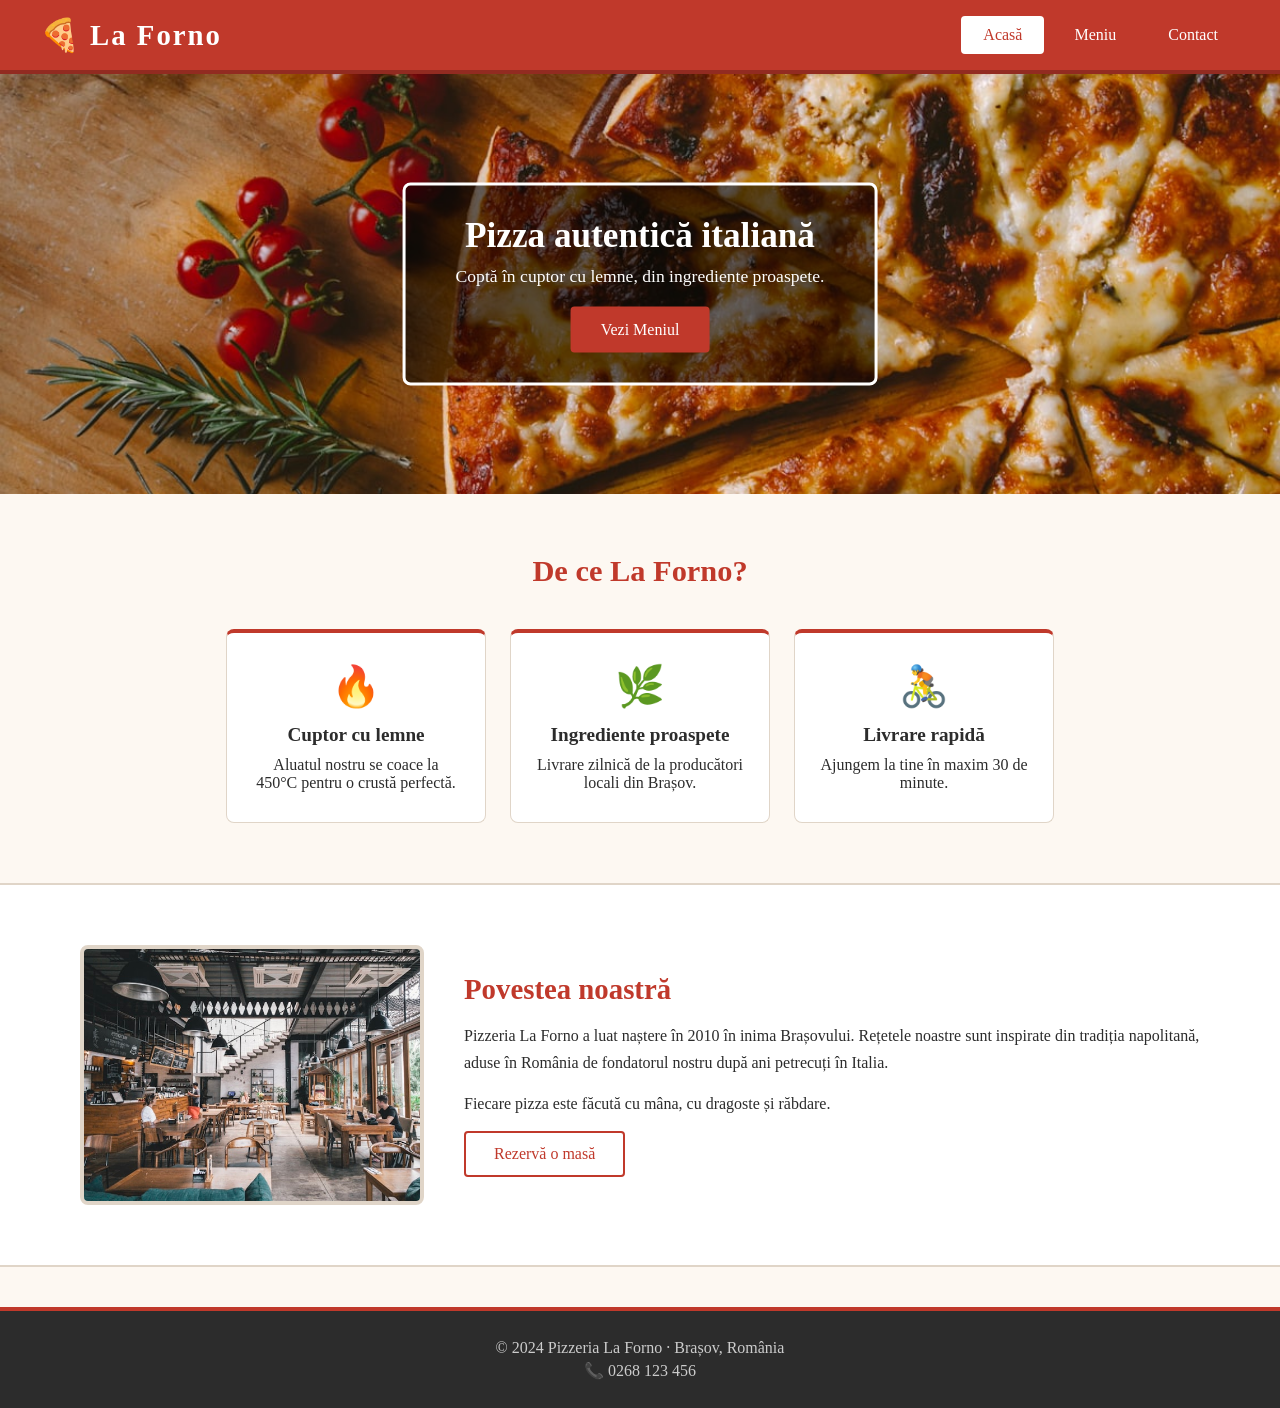
==== index.html @ 5573f7cc "poze si assets" ====
<!DOCTYPE html>
<html lang="ro">
<head>
    <meta charset="UTF-8">
    <meta name="viewport" content="width=device-width, initial-scale=1.0">
    <title>Pizzeria La Forno - Acasă</title>
    <link rel="stylesheet" href="style.css">
</head>
<body>

    <!-- HEADER / NAVIGATIE -->
    <header class="header">
        <div class="logo">
            <span class="logo-icon">🍕</span>
            <h1>La Forno</h1>
        </div>
        <nav class="nav">
            <a href="index.html" class="nav-link activ">Acasă</a>
            <a href="meniu.html" class="nav-link">Meniu</a>
            <a href="contact.html" class="nav-link">Contact</a>
        </nav>
    </header>

    <!-- SECTIUNEA HERO -->
    <section class="hero">
        <img src="assets/Acasa.jfif"
             alt="Pizza caldă din cuptor" class="hero-img">
        <div class="hero-text">
            <h2>Pizza autentică italiană</h2>
            <p>Coptă în cuptor cu lemne, din ingrediente proaspete.</p>
            <a href="meniu.html" class="btn">Vezi Meniul</a>
        </div>
    </section>

    <!-- SECTIUNEA DE AVANTAJE -->
    <section class="avantaje">
        <h2 class="sectiune-titlu">De ce La Forno?</h2>
        <div class="carduri">
            <div class="card">
                <span class="card-icon">🔥</span>
                <h3>Cuptor cu lemne</h3>
                <p>Aluatul nostru se coace la 450°C pentru o crustă perfectă.</p>
            </div>
            <div class="card">
                <span class="card-icon">🌿</span>
                <h3>Ingrediente proaspete</h3>
                <p>Livrare zilnică de la producători locali din Brașov.</p>
            </div>
            <div class="card">
                <span class="card-icon">🚴</span>
                <h3>Livrare rapidă</h3>
                <p>Ajungem la tine în maxim 30 de minute.</p>
            </div>
        </div>
    </section>

    <!-- SECTIUNEA IMAGINE + TEXT -->
    <section class="despre">
        <img src="assets/preview.jfif"
             alt="Interior restaurant" class="despre-img">
        <div class="despre-text">
            <h2>Povestea noastră</h2>
            <p>Pizzeria La Forno a luat naștere în 2010 în inima Brașovului. Rețetele noastre sunt inspirate din tradiția napolitană, aduse în România de fondatorul nostru după ani petrecuți în Italia.</p>
            <p>Fiecare pizza este făcută cu mâna, cu dragoste și răbdare.</p>
            <a href="contact.html" class="btn btn-secundar">Rezervă o masă</a>
        </div>
    </section>

    <!-- FOOTER -->
    <footer class="footer">
        <p>© 2024 Pizzeria La Forno · Brașov, România</p>
        <p>📞 0268 123 456</p>
    </footer>

</body>
</html>
---- style.css ----
/* =============================================
   PIZZERIA LA FORNO - style.css
   Concepte CSS practicate:
   - box-sizing
   - margin
   - padding
   - border
   ============================================= */

/* === RESET SI BOX-SIZING === */
/* box-sizing: border-box face ca padding si border sa fie
   incluse IN dimensiunea elementului, nu adaugate pe deasupra */
* {
    box-sizing: border-box;
    margin: 0;
    padding: 0;
}

body {
    font-family: Georgia, serif;
    background-color: #fdf8f2;
    color: #2c2c2c;
}

/* === HEADER === */
.header {
    background-color: #c0392b;
    padding: 16px 40px;          /* spatiu interior: sus/jos 16px, stanga/dreapta 40px */
    display: flex;
    align-items: center;
    justify-content: space-between;
    border-bottom: 4px solid #922b21;  /* linie de jos */
}

.logo {
    display: flex;
    align-items: center;
    gap: 10px;
}

.logo-icon {
    font-size: 2em;
}

.logo h1 {
    color: #fff;
    font-size: 1.8em;
    letter-spacing: 2px;
    margin: 0;
}

/* === NAVIGATIE === */
.nav {
    display: flex;
    gap: 8px;
}

.nav-link {
    color: #fff;
    text-decoration: none;
    padding: 8px 20px;             /* spatiu interior buton */
    border: 2px solid transparent; /* border invizibil la inceput */
    border-radius: 4px;
}

.nav-link:hover {
    border: 2px solid #fff;        /* border apare la hover */
    background-color: #922b21;
}

.nav-link.activ {
    background-color: #fff;
    color: #c0392b;
    border: 2px solid #fff;
}

/* === HERO === */
.hero {
    position: relative;
    height: 420px;
    overflow: hidden;
}

.hero-img {
    width: 100%;
    height: 100%;
    object-fit: cover;
    display: block;
}

.hero-text {
    position: absolute;
    top: 50%;
    left: 50%;
    transform: translate(-50%, -50%);
    text-align: center;
    background-color: rgba(0, 0, 0, 0.55);
    color: #fff;
    padding: 30px 50px;            /* padding mare pentru efect de "cutie" */
    border: 3px solid #fff;        /* border alb decorativ */
    border-radius: 8px;
}

.hero-text h2 {
    font-size: 2.2em;
    margin-bottom: 10px;
}

.hero-text p {
    font-size: 1.1em;
    margin-bottom: 20px;
}

/* === BUTOANE === */
.btn {
    display: inline-block;
    background-color: #c0392b;
    color: #fff;
    text-decoration: none;
    padding: 12px 28px;            /* padding defineste marimea butonului */
    border: 2px solid #c0392b;
    border-radius: 4px;
    cursor: pointer;
    font-size: 1em;
}

.btn:hover {
    background-color: #922b21;
    border-color: #922b21;
}

.btn-secundar {
    background-color: transparent;
    color: #c0392b;
    border: 2px solid #c0392b;
}

.btn-secundar:hover {
    background-color: #c0392b;
    color: #fff;
}

/* === SECTIUNEA AVANTAJE (carduri) === */
.avantaje {
    padding: 60px 40px;            /* spatiu interior sectiune */
    text-align: center;
}

.sectiune-titlu {
    font-size: 1.9em;
    margin-bottom: 40px;
    color: #c0392b;
}

.carduri {
    display: flex;
    gap: 24px;
    justify-content: center;
    flex-wrap: wrap;
}

.card {
    background-color: #fff;
    padding: 30px 24px;            /* spatiu interior card */
    border: 1px solid #e0d5c8;     /* border subtil */
    border-radius: 8px;
    width: 260px;
    border-top: 4px solid #c0392b; /* accent de culoare sus */
}

.card-icon {
    font-size: 2.5em;
    display: block;
    margin-bottom: 14px;
}

.card h3 {
    font-size: 1.2em;
    margin-bottom: 10px;
}

/* === SECTIUNEA DESPRE === */
.despre {
    display: flex;
    align-items: center;
    gap: 40px;
    padding: 60px 80px;
    background-color: #fff;
    border-top: 2px solid #e0d5c8;
    border-bottom: 2px solid #e0d5c8;
}

.despre-img {
    width: 360px;
    height: 260px;
    object-fit: cover;
    border-radius: 8px;
    border: 4px solid #e0d5c8;     /* rama imagine */
}

.despre-text h2 {
    font-size: 1.8em;
    margin-bottom: 16px;
    color: #c0392b;
}

.despre-text p {
    margin-bottom: 14px;
    line-height: 1.7;
}

/* === TITLU PAGINA (meniu & contact) === */
.pagina-titlu {
    background-color: #fff;
    text-align: center;
    padding: 40px 20px;
    border-bottom: 2px solid #e0d5c8;
}

.pagina-titlu h2 {
    font-size: 2em;
    color: #c0392b;
    margin-bottom: 8px;
}

/* === MENIU === */
.meniu-sectiune {
    padding: 40px 60px;
}

.categorie-titlu {
    font-size: 1.5em;
    margin-bottom: 24px;
    padding-bottom: 10px;
    border-bottom: 2px solid #c0392b;
    color: #2c2c2c;
}

.meniu-lista {
    display: flex;
    flex-wrap: wrap;
    gap: 20px;
}

.produs {
    display: flex;
    gap: 16px;
    background-color: #fff;
    padding: 16px;                  /* padding interior card produs */
    border: 1px solid #e0d5c8;
    border-radius: 8px;
    width: 380px;
}

.produs-special {
    border-left: 4px solid #f39c12; /* accent auriu la specialitati */
}

.produs-img {
    width: 100px;
    height: 100px;
    object-fit: cover;
    border-radius: 6px;
    border: 2px solid #e0d5c8;
    flex-shrink: 0;
}

.produs-info h4 {
    font-size: 1.1em;
    margin-bottom: 6px;
}

.produs-info p {
    font-size: 0.9em;
    color: #666;
    margin-bottom: 8px;
}

.pret {
    font-weight: bold;
    color: #c0392b;
    font-size: 1.1em;
}

.eticheta {
    display: inline-block;
    background-color: #f39c12;
    color: #fff;
    padding: 2px 10px;
    border-radius: 12px;
    font-size: 0.75em;
    margin-left: 8px;
}

.eticheta.picant {
    background-color: #c0392b;
}

/* === CONTACT === */
.contact-sectiune {
    display: flex;
    gap: 40px;
    padding: 50px 80px;
    flex-wrap: wrap;
}

.info-box {
    flex: 1;
    min-width: 280px;
    background-color: #fff;
    padding: 30px;                  /* padding interior */
    border: 1px solid #e0d5c8;
    border-radius: 8px;
    border-top: 4px solid #c0392b;
}

.info-box h3 {
    font-size: 1.3em;
    margin-bottom: 24px;
    color: #c0392b;
}

.info-rand {
    display: flex;
    gap: 14px;
    margin-bottom: 20px;
    align-items: flex-start;
}

.info-icon {
    font-size: 1.5em;
}

.info-rand p {
    margin: 4px 0;
    color: #444;
}

/* === FORMULAR === */
.formular-box {
    flex: 1;
    min-width: 300px;
    background-color: #fff;
    padding: 30px;
    border: 1px solid #e0d5c8;
    border-radius: 8px;
}

.formular-box h3 {
    font-size: 1.3em;
    margin-bottom: 24px;
    color: #c0392b;
}

.camp {
    margin-bottom: 18px;           /* spatiu intre campuri */
}

.camp label {
    display: block;
    margin-bottom: 6px;
    font-weight: bold;
    font-size: 0.95em;
}

.camp input,
.camp textarea {
    width: 100%;
    padding: 10px 14px;            /* padding in input */
    border: 1px solid #ccc;        /* border input */
    border-radius: 4px;
    font-size: 1em;
    font-family: Georgia, serif;
}

.camp input:focus,
.camp textarea:focus {
    border: 2px solid #c0392b;    /* border rosu cand e activ */
    outline: none;
}

/* === HARTA PLACEHOLDER === */
.harta-sectiune {
    padding: 40px 80px;
    text-align: center;
}

.harta-sectiune h3 {
    font-size: 1.3em;
    margin-bottom: 20px;
    color: #c0392b;
}

.harta-placeholder {
    background-color: #e8e0d5;
    border: 2px dashed #c0b090;    /* border punctat */
    border-radius: 8px;
    padding: 60px 20px;
    color: #555;
    font-size: 1.2em;
}

/* === FOOTER === */
.footer {
    background-color: #2c2c2c;
    color: #ccc;
    text-align: center;
    padding: 24px 40px;            /* padding footer */
    margin-top: 40px;
    border-top: 4px solid #c0392b;
}

.footer p {
    margin: 4px 0;
}
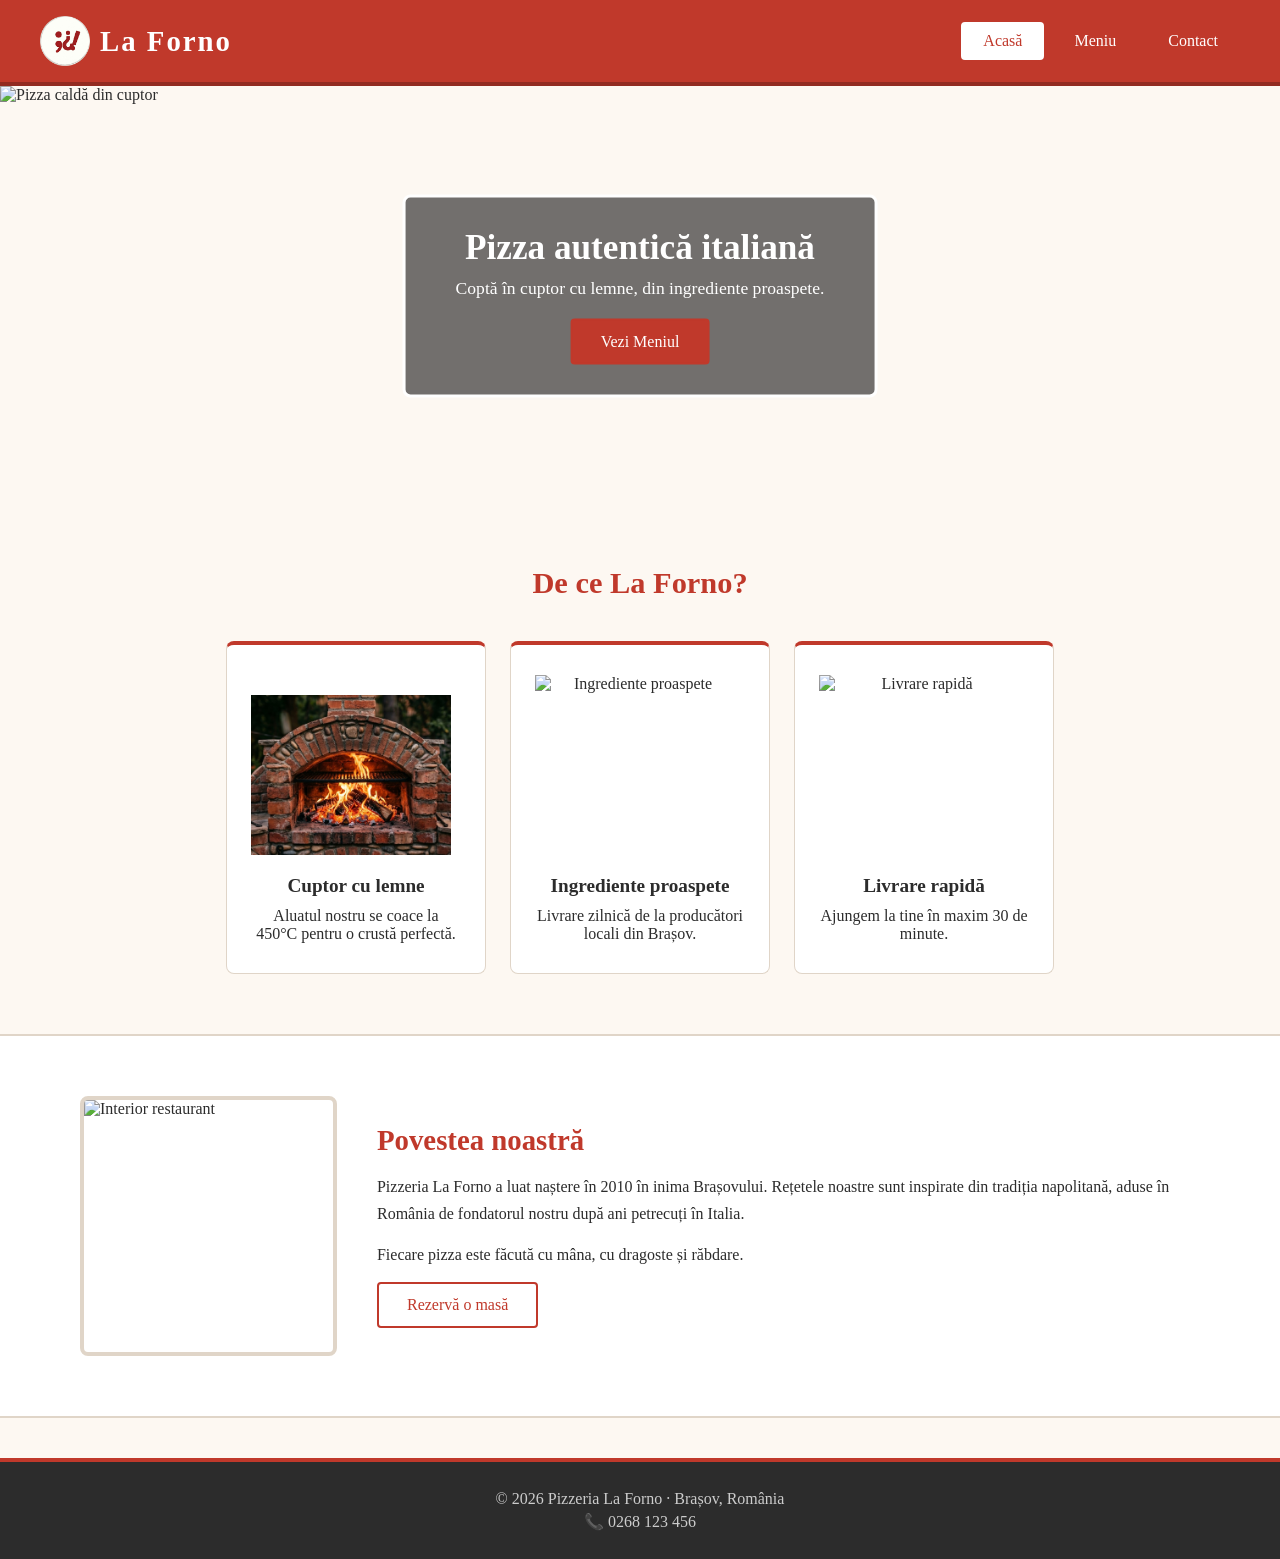
==== commit fc8633b9: "Codu meu" ====
--- a/index.html
+++ b/index.html
@@ -11,7 +11,7 @@
     <!-- HEADER / NAVIGATIE -->
     <header class="header">
         <div class="logo">
-            <span class="logo-icon">🍕</span>
+            <span class="logo-icon"><img src="assets/logo.png" alt="Logo La Forno"></span>
             <h1>La Forno</h1>
         </div>
         <nav class="nav">
@@ -23,7 +23,7 @@
 
     <!-- SECTIUNEA HERO -->
     <section class="hero">
-        <img src="assets/Acasa.jfif"
+        <img src="https://images.unsplash.com/photo-1513104890138-7c749659a591?w=1200&q=80"
              alt="Pizza caldă din cuptor" class="hero-img">
         <div class="hero-text">
             <h2>Pizza autentică italiană</h2>
@@ -37,17 +37,17 @@
         <h2 class="sectiune-titlu">De ce La Forno?</h2>
         <div class="carduri">
             <div class="card">
-                <span class="card-icon">🔥</span>
+                <span class="card-icon"><img src="assets/cuptor.jpeg" alt="Cuptor cu lemne"></span>
                 <h3>Cuptor cu lemne</h3>
                 <p>Aluatul nostru se coace la 450°C pentru o crustă perfectă.</p>
             </div>
             <div class="card">
-                <span class="card-icon">🌿</span>
+                <span class="card-icon"><img src="assets/ingrediente.png" alt="Ingrediente proaspete"></span>
                 <h3>Ingrediente proaspete</h3>
                 <p>Livrare zilnică de la producători locali din Brașov.</p>
             </div>
             <div class="card">
-                <span class="card-icon">🚴</span>
+                <span class="card-icon"><img src="assets/livrare.jpeg" alt="Livrare rapidă"></span>
                 <h3>Livrare rapidă</h3>
                 <p>Ajungem la tine în maxim 30 de minute.</p>
             </div>
@@ -56,7 +56,7 @@
 
     <!-- SECTIUNEA IMAGINE + TEXT -->
     <section class="despre">
-        <img src="assets/preview.jfif"
+        <img src="https://images.unsplash.com/photo-1555396273-367ea4eb4db5?w=600&q=80"
              alt="Interior restaurant" class="despre-img">
         <div class="despre-text">
             <h2>Povestea noastră</h2>
@@ -68,7 +68,7 @@
 
     <!-- FOOTER -->
     <footer class="footer">
-        <p>© 2024 Pizzeria La Forno · Brașov, România</p>
+        <p>© 2026 Pizzeria La Forno · Brașov, România</p>
         <p>📞 0268 123 456</p>
     </footer>
 
--- a/style.css
+++ b/style.css
@@ -17,7 +17,6 @@
 }
 
 body {
-    font-family: Georgia, serif;
     background-color: #fdf8f2;
     color: #2c2c2c;
 }
@@ -39,7 +38,17 @@
 }
 
 .logo-icon {
-    font-size: 2em;
+    width: 50px;
+    height: 50px;
+    display: flex;
+    align-items: center;
+    justify-content: center;
+}
+
+.logo-icon img {
+    width: 100%;
+    height: 100%;
+    object-fit: contain;
 }
 
 .logo h1 {
@@ -61,11 +70,6 @@
     padding: 8px 20px;             /* spatiu interior buton */
     border: 2px solid transparent; /* border invizibil la inceput */
     border-radius: 4px;
-}
-
-.nav-link:hover {
-    border: 2px solid #fff;        /* border apare la hover */
-    background-color: #922b21;
 }
 
 .nav-link.activ {
@@ -124,20 +128,10 @@
     font-size: 1em;
 }
 
-.btn:hover {
-    background-color: #922b21;
-    border-color: #922b21;
-}
-
 .btn-secundar {
     background-color: transparent;
     color: #c0392b;
     border: 2px solid #c0392b;
-}
-
-.btn-secundar:hover {
-    background-color: #c0392b;
-    color: #fff;
 }
 
 /* === SECTIUNEA AVANTAJE (carduri) === */
@@ -169,9 +163,17 @@
 }
 
 .card-icon {
-    font-size: 2.5em;
-    display: block;
-    margin-bottom: 14px;
+    width: 200px;
+    height: 200px;
+    display: flex;
+    align-items: center;
+    justify-content: center;
+}
+
+.card-icon img {
+    width: 100%;
+    height: 100%;
+    object-fit: contain;
 }
 
 .card h3 {
@@ -282,20 +284,6 @@
     font-size: 1.1em;
 }
 
-.eticheta {
-    display: inline-block;
-    background-color: #f39c12;
-    color: #fff;
-    padding: 2px 10px;
-    border-radius: 12px;
-    font-size: 0.75em;
-    margin-left: 8px;
-}
-
-.eticheta.picant {
-    background-color: #c0392b;
-}
-
 /* === CONTACT === */
 .contact-sectiune {
     display: flex;
@@ -336,49 +324,6 @@
     color: #444;
 }
 
-/* === FORMULAR === */
-.formular-box {
-    flex: 1;
-    min-width: 300px;
-    background-color: #fff;
-    padding: 30px;
-    border: 1px solid #e0d5c8;
-    border-radius: 8px;
-}
-
-.formular-box h3 {
-    font-size: 1.3em;
-    margin-bottom: 24px;
-    color: #c0392b;
-}
-
-.camp {
-    margin-bottom: 18px;           /* spatiu intre campuri */
-}
-
-.camp label {
-    display: block;
-    margin-bottom: 6px;
-    font-weight: bold;
-    font-size: 0.95em;
-}
-
-.camp input,
-.camp textarea {
-    width: 100%;
-    padding: 10px 14px;            /* padding in input */
-    border: 1px solid #ccc;        /* border input */
-    border-radius: 4px;
-    font-size: 1em;
-    font-family: Georgia, serif;
-}
-
-.camp input:focus,
-.camp textarea:focus {
-    border: 2px solid #c0392b;    /* border rosu cand e activ */
-    outline: none;
-}
-
 /* === HARTA PLACEHOLDER === */
 .harta-sectiune {
     padding: 40px 80px;
@@ -392,12 +337,8 @@
 }
 
 .harta-placeholder {
-    background-color: #e8e0d5;
-    border: 2px dashed #c0b090;    /* border punctat */
-    border-radius: 8px;
-    padding: 60px 20px;
-    color: #555;
     font-size: 1.2em;
+    font-weight: bold;
 }
 
 /* === FOOTER === */
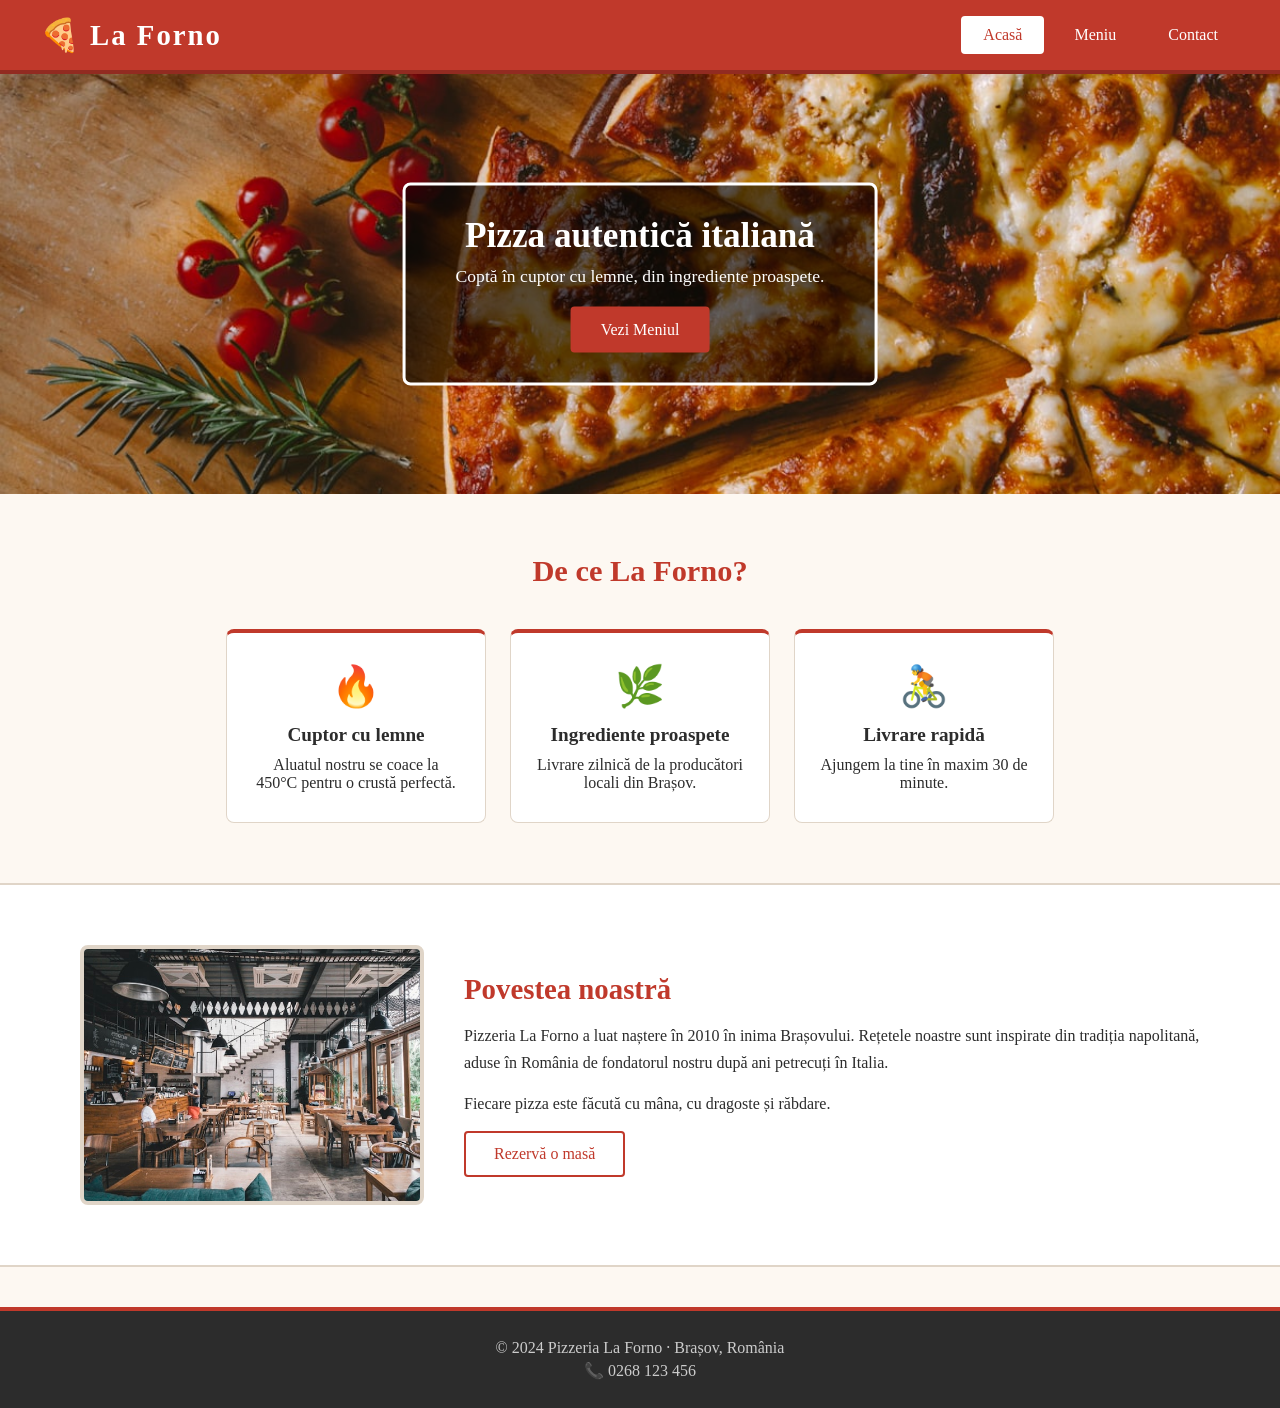
==== commit 4e846668: "Merge pull request #1 from Davide13222/Rares poze si assets" ====
--- a/index.html
+++ b/index.html
@@ -11,7 +11,7 @@
     <!-- HEADER / NAVIGATIE -->
     <header class="header">
         <div class="logo">
-            <span class="logo-icon"><img src="assets/logo.png" alt="Logo La Forno"></span>
+            <span class="logo-icon">🍕</span>
             <h1>La Forno</h1>
         </div>
         <nav class="nav">
@@ -23,7 +23,7 @@
 
     <!-- SECTIUNEA HERO -->
     <section class="hero">
-        <img src="https://images.unsplash.com/photo-1513104890138-7c749659a591?w=1200&q=80"
+        <img src="assets/Acasa.jfif"
              alt="Pizza caldă din cuptor" class="hero-img">
         <div class="hero-text">
             <h2>Pizza autentică italiană</h2>
@@ -37,17 +37,17 @@
         <h2 class="sectiune-titlu">De ce La Forno?</h2>
         <div class="carduri">
             <div class="card">
-                <span class="card-icon"><img src="assets/cuptor.jpeg" alt="Cuptor cu lemne"></span>
+                <span class="card-icon">🔥</span>
                 <h3>Cuptor cu lemne</h3>
                 <p>Aluatul nostru se coace la 450°C pentru o crustă perfectă.</p>
             </div>
             <div class="card">
-                <span class="card-icon"><img src="assets/ingrediente.png" alt="Ingrediente proaspete"></span>
+                <span class="card-icon">🌿</span>
                 <h3>Ingrediente proaspete</h3>
                 <p>Livrare zilnică de la producători locali din Brașov.</p>
             </div>
             <div class="card">
-                <span class="card-icon"><img src="assets/livrare.jpeg" alt="Livrare rapidă"></span>
+                <span class="card-icon">🚴</span>
                 <h3>Livrare rapidă</h3>
                 <p>Ajungem la tine în maxim 30 de minute.</p>
             </div>
@@ -56,7 +56,7 @@
 
     <!-- SECTIUNEA IMAGINE + TEXT -->
     <section class="despre">
-        <img src="https://images.unsplash.com/photo-1555396273-367ea4eb4db5?w=600&q=80"
+        <img src="assets/preview.jfif"
              alt="Interior restaurant" class="despre-img">
         <div class="despre-text">
             <h2>Povestea noastră</h2>
@@ -68,7 +68,7 @@
 
     <!-- FOOTER -->
     <footer class="footer">
-        <p>© 2026 Pizzeria La Forno · Brașov, România</p>
+        <p>© 2024 Pizzeria La Forno · Brașov, România</p>
         <p>📞 0268 123 456</p>
     </footer>
 
--- a/style.css
+++ b/style.css
@@ -17,6 +17,7 @@
 }
 
 body {
+    font-family: Georgia, serif;
     background-color: #fdf8f2;
     color: #2c2c2c;
 }
@@ -38,17 +39,7 @@
 }
 
 .logo-icon {
-    width: 50px;
-    height: 50px;
-    display: flex;
-    align-items: center;
-    justify-content: center;
-}
-
-.logo-icon img {
-    width: 100%;
-    height: 100%;
-    object-fit: contain;
+    font-size: 2em;
 }
 
 .logo h1 {
@@ -70,6 +61,11 @@
     padding: 8px 20px;             /* spatiu interior buton */
     border: 2px solid transparent; /* border invizibil la inceput */
     border-radius: 4px;
+}
+
+.nav-link:hover {
+    border: 2px solid #fff;        /* border apare la hover */
+    background-color: #922b21;
 }
 
 .nav-link.activ {
@@ -128,10 +124,20 @@
     font-size: 1em;
 }
 
+.btn:hover {
+    background-color: #922b21;
+    border-color: #922b21;
+}
+
 .btn-secundar {
     background-color: transparent;
     color: #c0392b;
     border: 2px solid #c0392b;
+}
+
+.btn-secundar:hover {
+    background-color: #c0392b;
+    color: #fff;
 }
 
 /* === SECTIUNEA AVANTAJE (carduri) === */
@@ -163,17 +169,9 @@
 }
 
 .card-icon {
-    width: 200px;
-    height: 200px;
-    display: flex;
-    align-items: center;
-    justify-content: center;
-}
-
-.card-icon img {
-    width: 100%;
-    height: 100%;
-    object-fit: contain;
+    font-size: 2.5em;
+    display: block;
+    margin-bottom: 14px;
 }
 
 .card h3 {
@@ -284,6 +282,20 @@
     font-size: 1.1em;
 }
 
+.eticheta {
+    display: inline-block;
+    background-color: #f39c12;
+    color: #fff;
+    padding: 2px 10px;
+    border-radius: 12px;
+    font-size: 0.75em;
+    margin-left: 8px;
+}
+
+.eticheta.picant {
+    background-color: #c0392b;
+}
+
 /* === CONTACT === */
 .contact-sectiune {
     display: flex;
@@ -322,6 +334,49 @@
 .info-rand p {
     margin: 4px 0;
     color: #444;
+}
+
+/* === FORMULAR === */
+.formular-box {
+    flex: 1;
+    min-width: 300px;
+    background-color: #fff;
+    padding: 30px;
+    border: 1px solid #e0d5c8;
+    border-radius: 8px;
+}
+
+.formular-box h3 {
+    font-size: 1.3em;
+    margin-bottom: 24px;
+    color: #c0392b;
+}
+
+.camp {
+    margin-bottom: 18px;           /* spatiu intre campuri */
+}
+
+.camp label {
+    display: block;
+    margin-bottom: 6px;
+    font-weight: bold;
+    font-size: 0.95em;
+}
+
+.camp input,
+.camp textarea {
+    width: 100%;
+    padding: 10px 14px;            /* padding in input */
+    border: 1px solid #ccc;        /* border input */
+    border-radius: 4px;
+    font-size: 1em;
+    font-family: Georgia, serif;
+}
+
+.camp input:focus,
+.camp textarea:focus {
+    border: 2px solid #c0392b;    /* border rosu cand e activ */
+    outline: none;
 }
 
 /* === HARTA PLACEHOLDER === */
@@ -337,8 +392,12 @@
 }
 
 .harta-placeholder {
+    background-color: #e8e0d5;
+    border: 2px dashed #c0b090;    /* border punctat */
+    border-radius: 8px;
+    padding: 60px 20px;
+    color: #555;
     font-size: 1.2em;
-    font-weight: bold;
 }
 
 /* === FOOTER === */
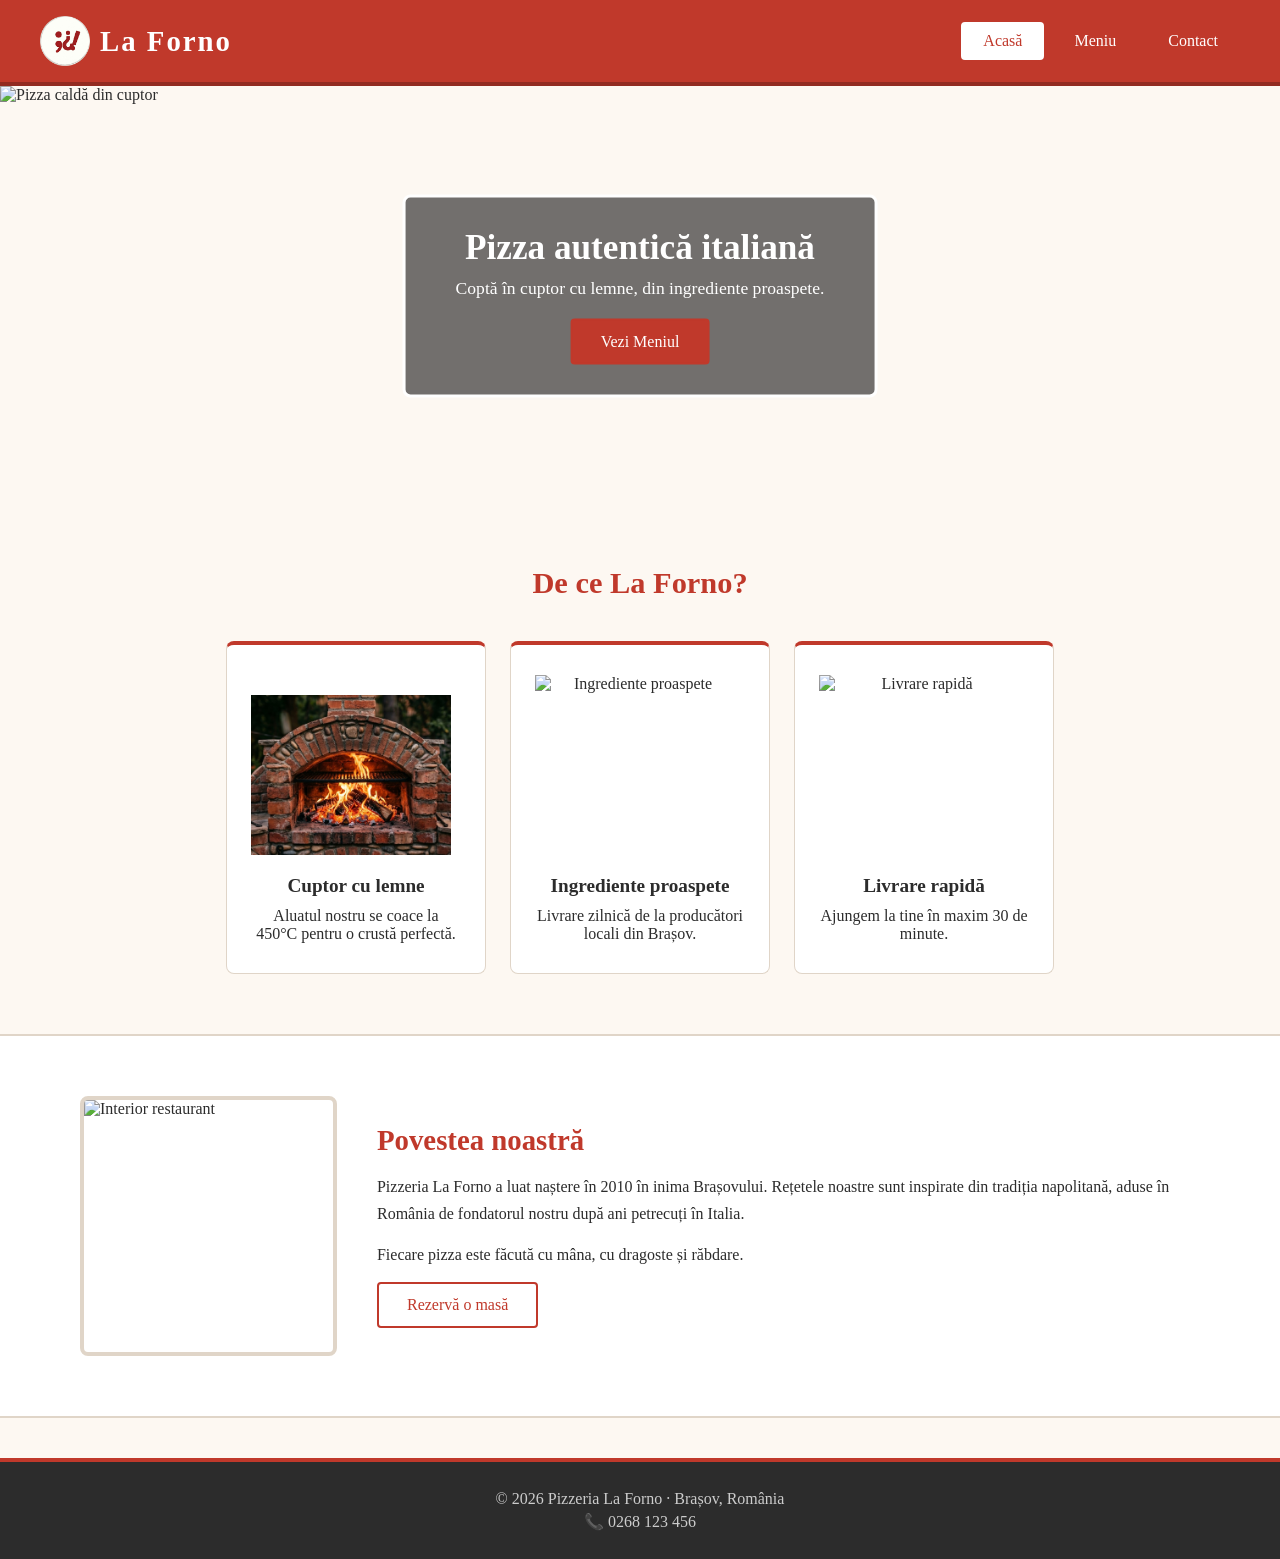
==== commit cf5e68a4: "Merge pull request #2 from Davide13222/davide Codu meu" ====
--- a/index.html
+++ b/index.html
@@ -11,7 +11,7 @@
     <!-- HEADER / NAVIGATIE -->
     <header class="header">
         <div class="logo">
-            <span class="logo-icon">🍕</span>
+            <span class="logo-icon"><img src="assets/logo.png" alt="Logo La Forno"></span>
             <h1>La Forno</h1>
         </div>
         <nav class="nav">
@@ -23,7 +23,7 @@
 
     <!-- SECTIUNEA HERO -->
     <section class="hero">
-        <img src="assets/Acasa.jfif"
+        <img src="https://images.unsplash.com/photo-1513104890138-7c749659a591?w=1200&q=80"
              alt="Pizza caldă din cuptor" class="hero-img">
         <div class="hero-text">
             <h2>Pizza autentică italiană</h2>
@@ -37,17 +37,17 @@
         <h2 class="sectiune-titlu">De ce La Forno?</h2>
         <div class="carduri">
             <div class="card">
-                <span class="card-icon">🔥</span>
+                <span class="card-icon"><img src="assets/cuptor.jpeg" alt="Cuptor cu lemne"></span>
                 <h3>Cuptor cu lemne</h3>
                 <p>Aluatul nostru se coace la 450°C pentru o crustă perfectă.</p>
             </div>
             <div class="card">
-                <span class="card-icon">🌿</span>
+                <span class="card-icon"><img src="assets/ingrediente.png" alt="Ingrediente proaspete"></span>
                 <h3>Ingrediente proaspete</h3>
                 <p>Livrare zilnică de la producători locali din Brașov.</p>
             </div>
             <div class="card">
-                <span class="card-icon">🚴</span>
+                <span class="card-icon"><img src="assets/livrare.jpeg" alt="Livrare rapidă"></span>
                 <h3>Livrare rapidă</h3>
                 <p>Ajungem la tine în maxim 30 de minute.</p>
             </div>
@@ -56,7 +56,7 @@
 
     <!-- SECTIUNEA IMAGINE + TEXT -->
     <section class="despre">
-        <img src="assets/preview.jfif"
+        <img src="https://images.unsplash.com/photo-1555396273-367ea4eb4db5?w=600&q=80"
              alt="Interior restaurant" class="despre-img">
         <div class="despre-text">
             <h2>Povestea noastră</h2>
@@ -68,7 +68,7 @@
 
     <!-- FOOTER -->
     <footer class="footer">
-        <p>© 2024 Pizzeria La Forno · Brașov, România</p>
+        <p>© 2026 Pizzeria La Forno · Brașov, România</p>
         <p>📞 0268 123 456</p>
     </footer>
 
--- a/style.css
+++ b/style.css
@@ -17,7 +17,6 @@
 }
 
 body {
-    font-family: Georgia, serif;
     background-color: #fdf8f2;
     color: #2c2c2c;
 }
@@ -39,7 +38,17 @@
 }
 
 .logo-icon {
-    font-size: 2em;
+    width: 50px;
+    height: 50px;
+    display: flex;
+    align-items: center;
+    justify-content: center;
+}
+
+.logo-icon img {
+    width: 100%;
+    height: 100%;
+    object-fit: contain;
 }
 
 .logo h1 {
@@ -61,11 +70,6 @@
     padding: 8px 20px;             /* spatiu interior buton */
     border: 2px solid transparent; /* border invizibil la inceput */
     border-radius: 4px;
-}
-
-.nav-link:hover {
-    border: 2px solid #fff;        /* border apare la hover */
-    background-color: #922b21;
 }
 
 .nav-link.activ {
@@ -124,20 +128,10 @@
     font-size: 1em;
 }
 
-.btn:hover {
-    background-color: #922b21;
-    border-color: #922b21;
-}
-
 .btn-secundar {
     background-color: transparent;
     color: #c0392b;
     border: 2px solid #c0392b;
-}
-
-.btn-secundar:hover {
-    background-color: #c0392b;
-    color: #fff;
 }
 
 /* === SECTIUNEA AVANTAJE (carduri) === */
@@ -169,9 +163,17 @@
 }
 
 .card-icon {
-    font-size: 2.5em;
-    display: block;
-    margin-bottom: 14px;
+    width: 200px;
+    height: 200px;
+    display: flex;
+    align-items: center;
+    justify-content: center;
+}
+
+.card-icon img {
+    width: 100%;
+    height: 100%;
+    object-fit: contain;
 }
 
 .card h3 {
@@ -282,20 +284,6 @@
     font-size: 1.1em;
 }
 
-.eticheta {
-    display: inline-block;
-    background-color: #f39c12;
-    color: #fff;
-    padding: 2px 10px;
-    border-radius: 12px;
-    font-size: 0.75em;
-    margin-left: 8px;
-}
-
-.eticheta.picant {
-    background-color: #c0392b;
-}
-
 /* === CONTACT === */
 .contact-sectiune {
     display: flex;
@@ -336,49 +324,6 @@
     color: #444;
 }
 
-/* === FORMULAR === */
-.formular-box {
-    flex: 1;
-    min-width: 300px;
-    background-color: #fff;
-    padding: 30px;
-    border: 1px solid #e0d5c8;
-    border-radius: 8px;
-}
-
-.formular-box h3 {
-    font-size: 1.3em;
-    margin-bottom: 24px;
-    color: #c0392b;
-}
-
-.camp {
-    margin-bottom: 18px;           /* spatiu intre campuri */
-}
-
-.camp label {
-    display: block;
-    margin-bottom: 6px;
-    font-weight: bold;
-    font-size: 0.95em;
-}
-
-.camp input,
-.camp textarea {
-    width: 100%;
-    padding: 10px 14px;            /* padding in input */
-    border: 1px solid #ccc;        /* border input */
-    border-radius: 4px;
-    font-size: 1em;
-    font-family: Georgia, serif;
-}
-
-.camp input:focus,
-.camp textarea:focus {
-    border: 2px solid #c0392b;    /* border rosu cand e activ */
-    outline: none;
-}
-
 /* === HARTA PLACEHOLDER === */
 .harta-sectiune {
     padding: 40px 80px;
@@ -392,12 +337,8 @@
 }
 
 .harta-placeholder {
-    background-color: #e8e0d5;
-    border: 2px dashed #c0b090;    /* border punctat */
-    border-radius: 8px;
-    padding: 60px 20px;
-    color: #555;
     font-size: 1.2em;
+    font-weight: bold;
 }
 
 /* === FOOTER === */
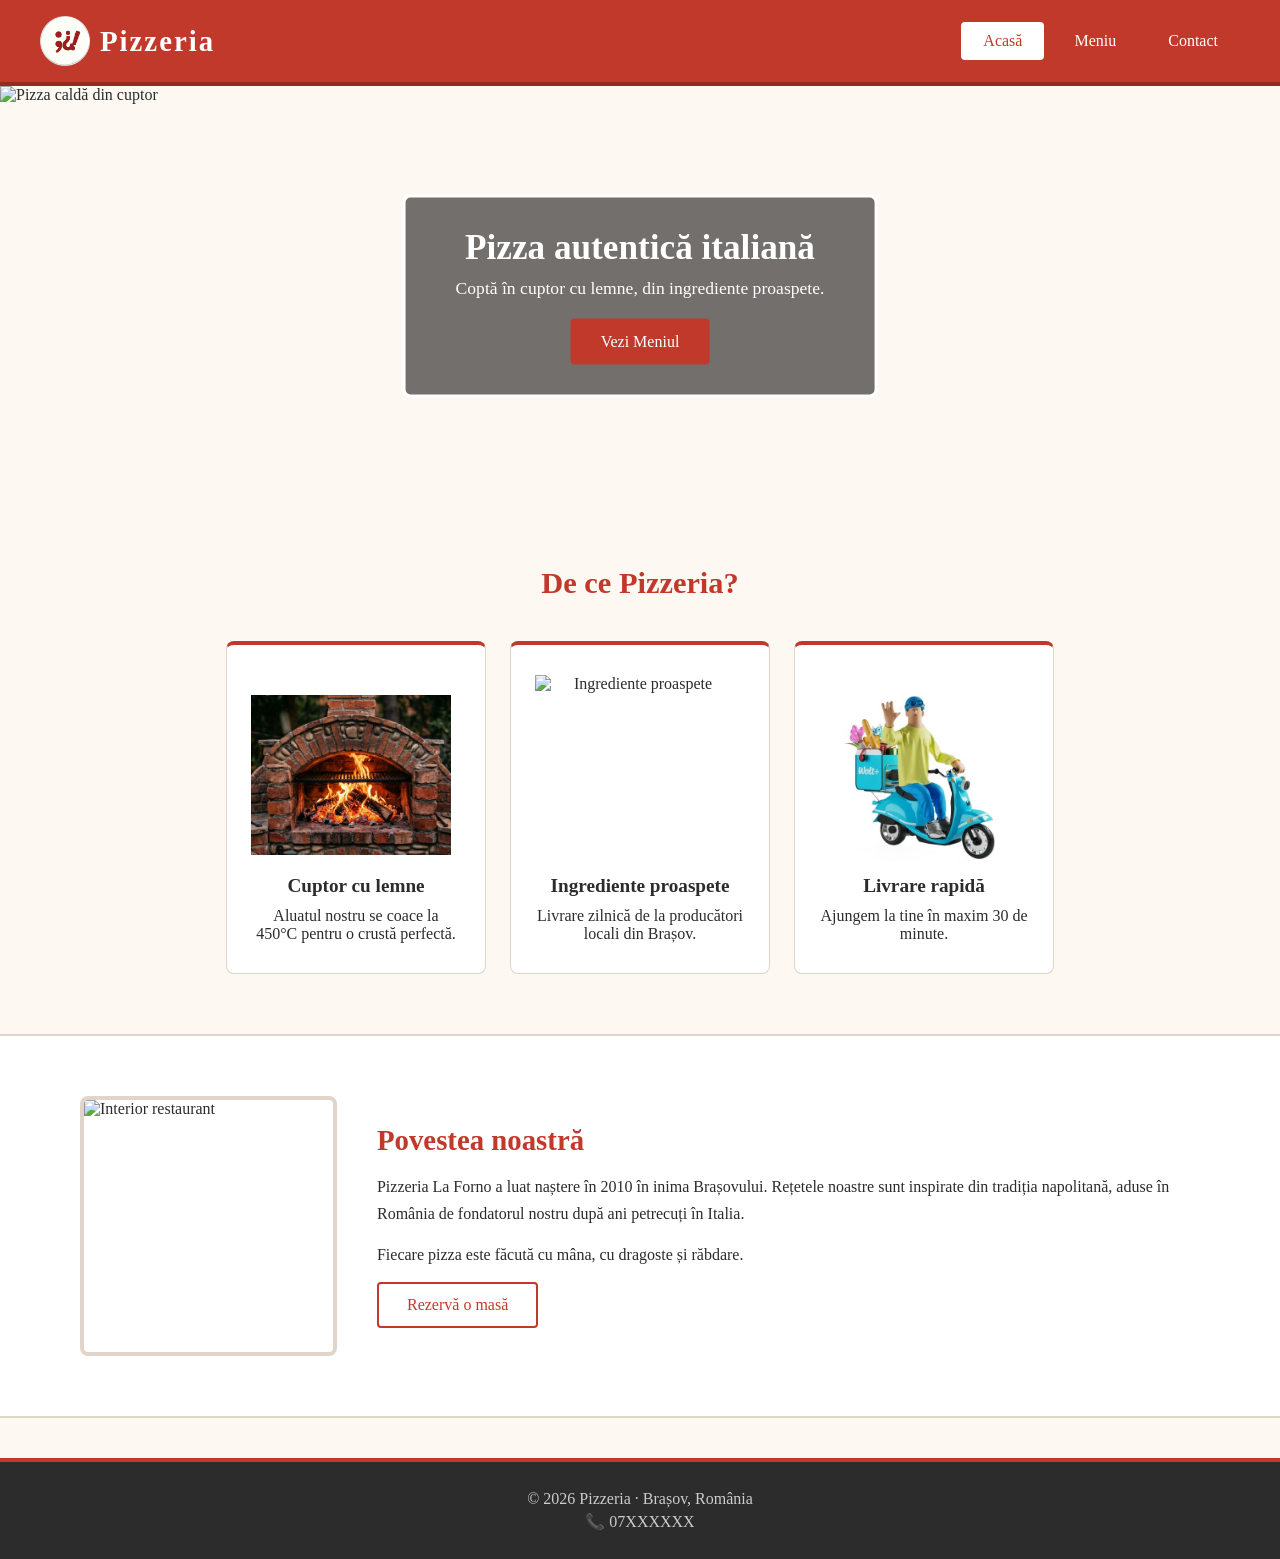
==== commit 13fad55d: "Codu meu" ====
--- a/index.html
+++ b/index.html
@@ -3,7 +3,7 @@
 <head>
     <meta charset="UTF-8">
     <meta name="viewport" content="width=device-width, initial-scale=1.0">
-    <title>Pizzeria La Forno - Acasă</title>
+    <title>Pizzeria - Acasă</title>
     <link rel="stylesheet" href="style.css">
 </head>
 <body>
@@ -11,8 +11,8 @@
     <!-- HEADER / NAVIGATIE -->
     <header class="header">
         <div class="logo">
-            <span class="logo-icon"><img src="assets/logo.png" alt="Logo La Forno"></span>
-            <h1>La Forno</h1>
+            <span class="logo-icon"><img src="assets/logo.png" alt="Logo Pizzeria"></span>
+            <h1>Pizzeria</h1>
         </div>
         <nav class="nav">
             <a href="index.html" class="nav-link activ">Acasă</a>
@@ -34,7 +34,7 @@
 
     <!-- SECTIUNEA DE AVANTAJE -->
     <section class="avantaje">
-        <h2 class="sectiune-titlu">De ce La Forno?</h2>
+        <h2 class="sectiune-titlu">De ce Pizzeria?</h2>
         <div class="carduri">
             <div class="card">
                 <span class="card-icon"><img src="assets/cuptor.jpeg" alt="Cuptor cu lemne"></span>
@@ -68,8 +68,8 @@
 
     <!-- FOOTER -->
     <footer class="footer">
-        <p>© 2026 Pizzeria La Forno · Brașov, România</p>
-        <p>📞 0268 123 456</p>
+        <p>© 2026 Pizzeria · Brașov, România</p>
+        <p>📞 07XXXXXX</p>
     </footer>
 
 </body>
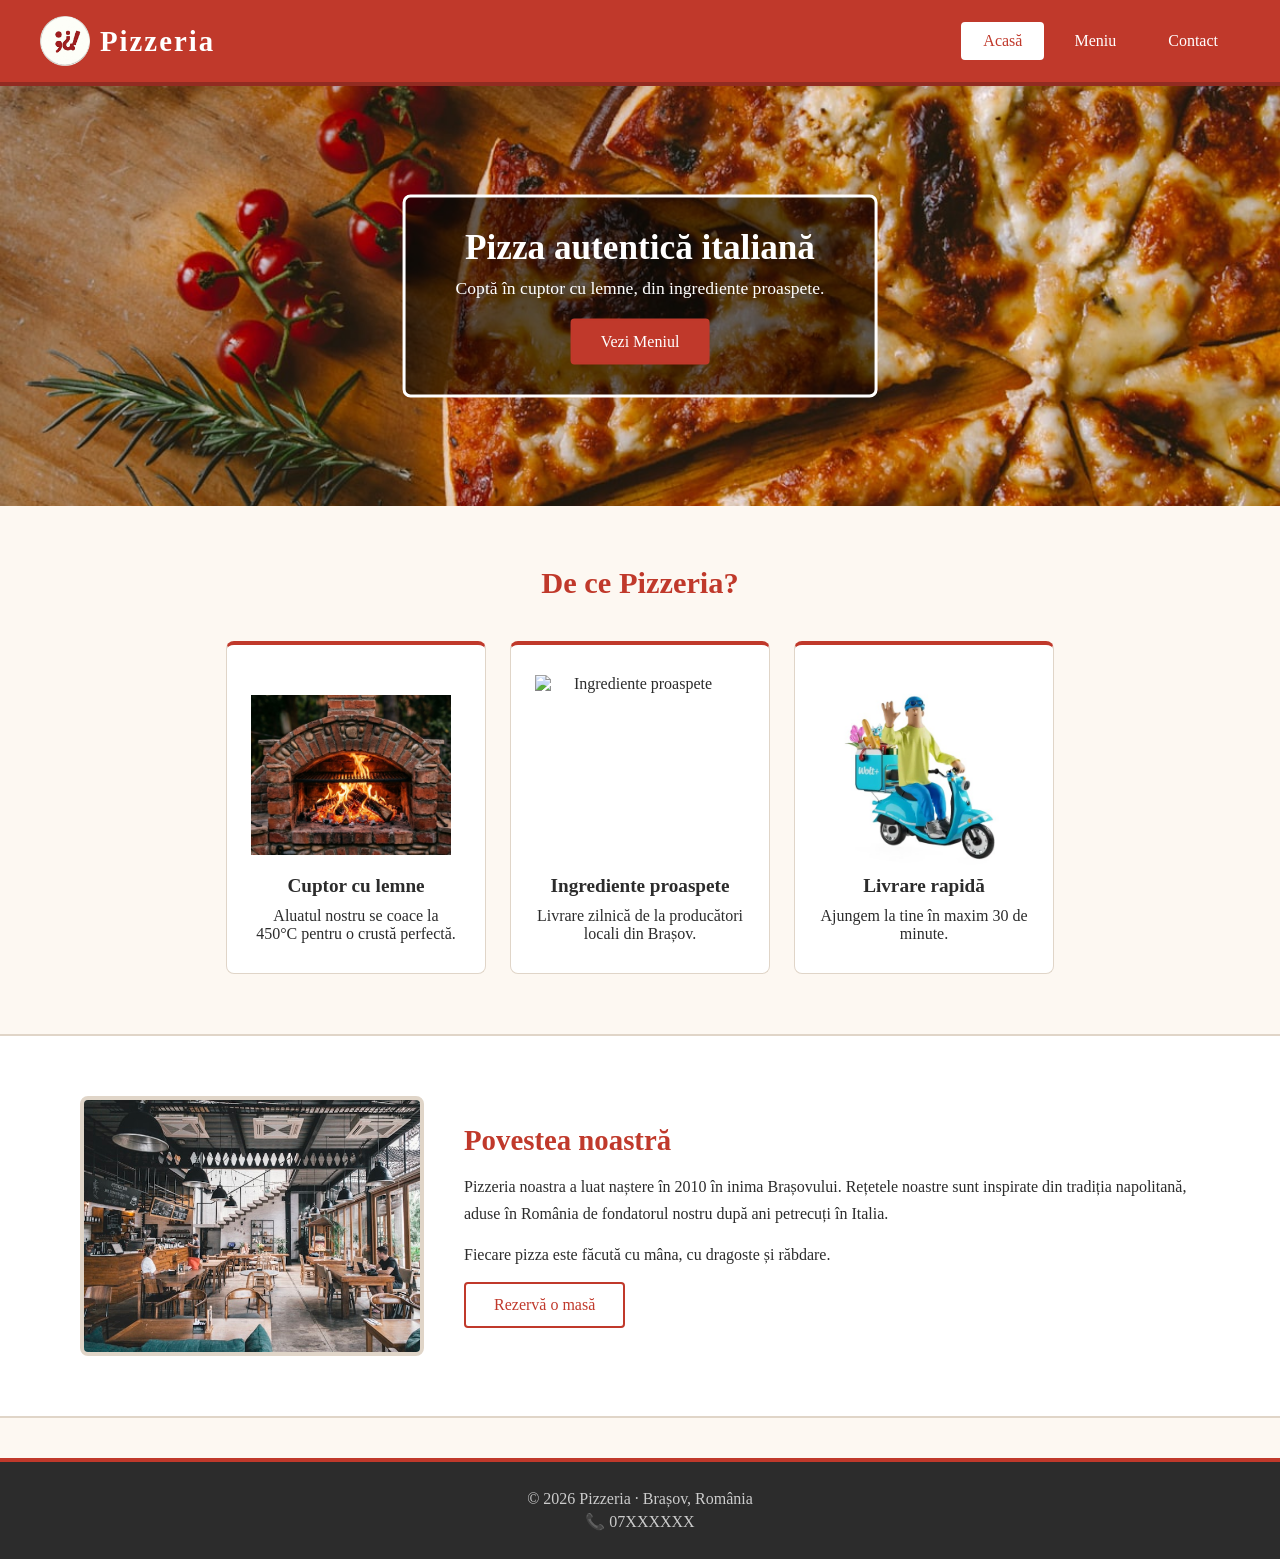
==== commit 6617c598: "Final fix" ====
--- a/index.html
+++ b/index.html
@@ -23,7 +23,7 @@
 
     <!-- SECTIUNEA HERO -->
     <section class="hero">
-        <img src="https://images.unsplash.com/photo-1513104890138-7c749659a591?w=1200&q=80"
+        <img src="assets/Acasa.jfif"
              alt="Pizza caldă din cuptor" class="hero-img">
         <div class="hero-text">
             <h2>Pizza autentică italiană</h2>
@@ -56,11 +56,11 @@
 
     <!-- SECTIUNEA IMAGINE + TEXT -->
     <section class="despre">
-        <img src="https://images.unsplash.com/photo-1555396273-367ea4eb4db5?w=600&q=80"
+        <img src="assets/preview.jfif"
              alt="Interior restaurant" class="despre-img">
         <div class="despre-text">
             <h2>Povestea noastră</h2>
-            <p>Pizzeria La Forno a luat naștere în 2010 în inima Brașovului. Rețetele noastre sunt inspirate din tradiția napolitană, aduse în România de fondatorul nostru după ani petrecuți în Italia.</p>
+            <p>Pizzeria noastra a luat naștere în 2010 în inima Brașovului. Rețetele noastre sunt inspirate din tradiția napolitană, aduse în România de fondatorul nostru după ani petrecuți în Italia.</p>
             <p>Fiecare pizza este făcută cu mâna, cu dragoste și răbdare.</p>
             <a href="contact.html" class="btn btn-secundar">Rezervă o masă</a>
         </div>
